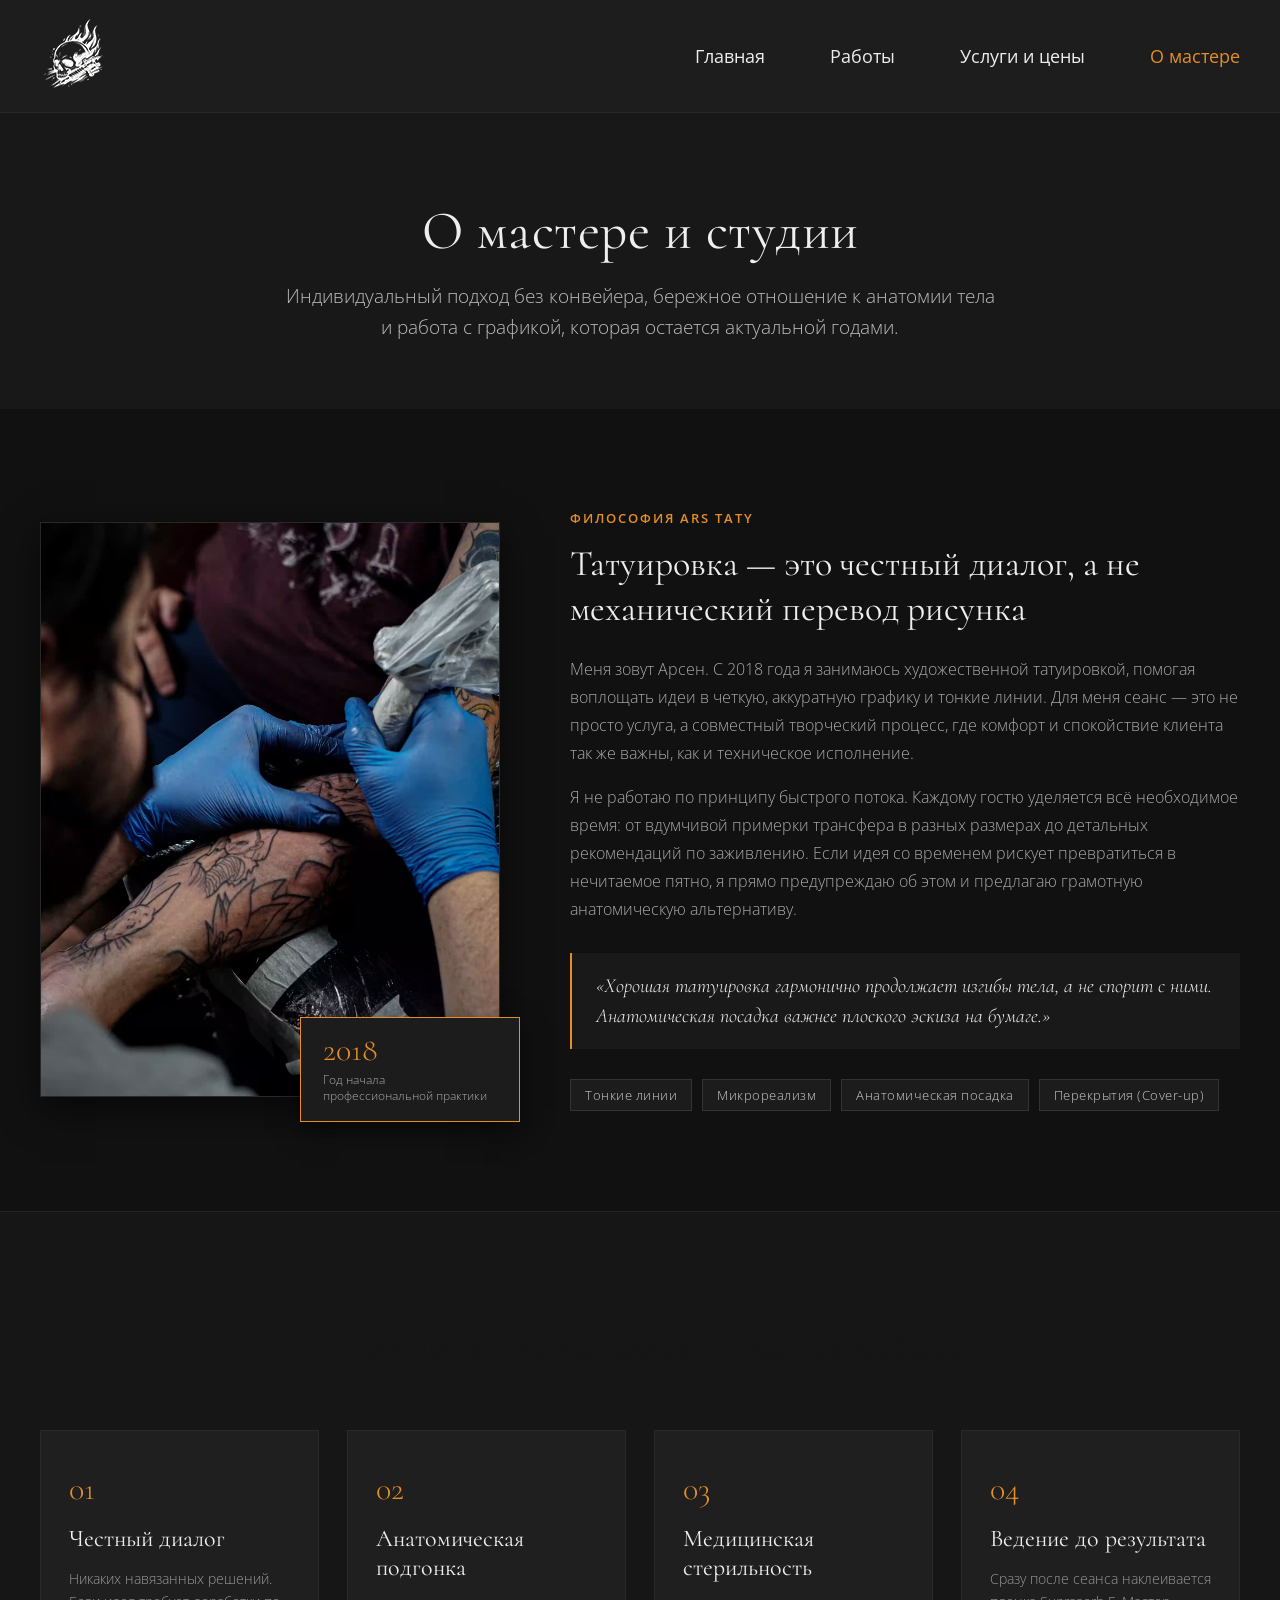
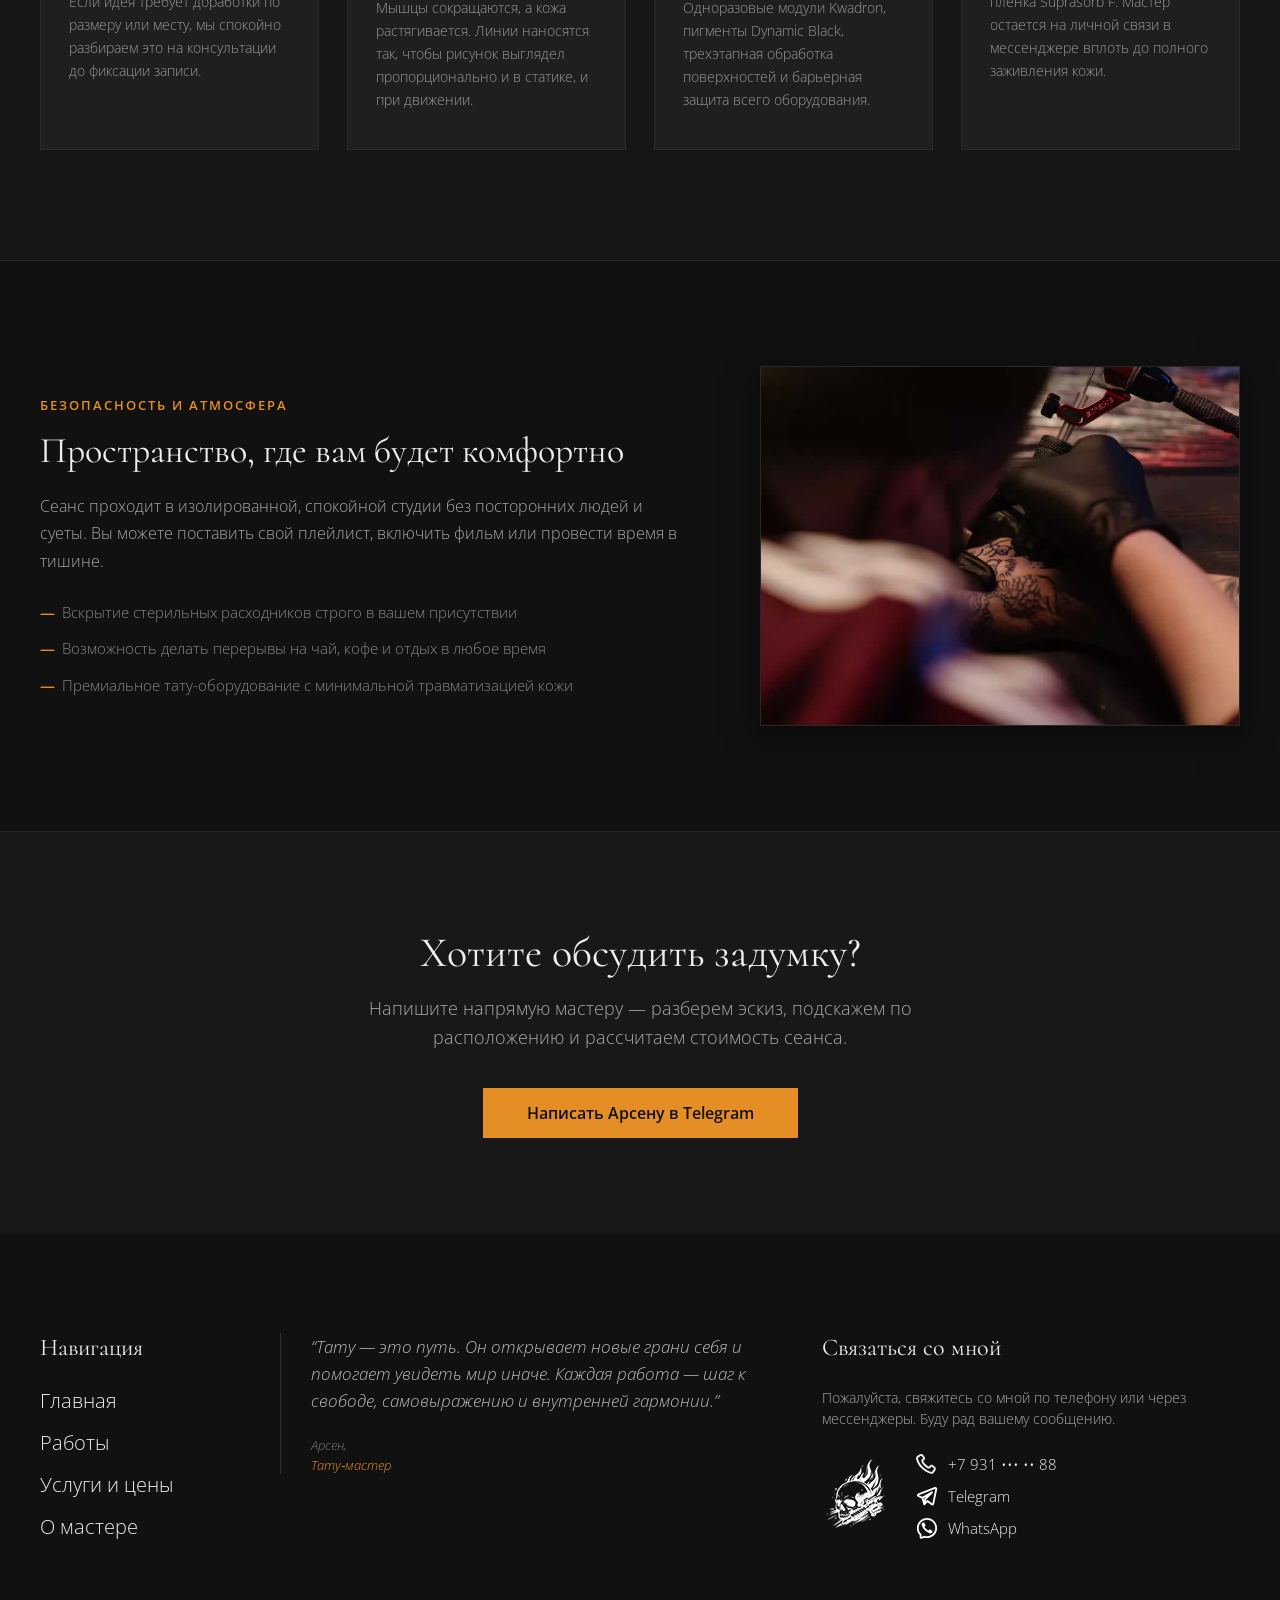
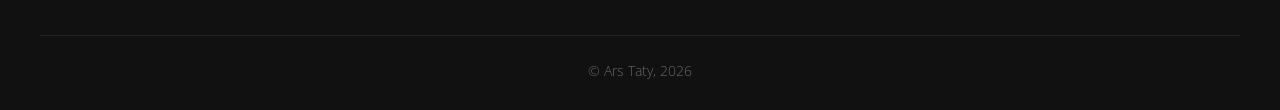
==== about/index.html @ 9cd9a905 "Add files via upload" ====
<!DOCTYPE html>
<html lang="ru">

<head>
  <meta charset="UTF-8">
  <meta name="viewport" content="width=device-width, initial-scale=1.0">
  <link rel="icon" type="image/svg+xml" href="../images/favicon.svg">
  <title>О мастере — Тату-мастер Арсен</title>

  <!-- Базовые и персональные стили -->
  <link rel="stylesheet" href="../css/reset.css">
  <link rel="stylesheet" href="../css/style.css">
  <link rel="stylesheet" href="../css/about.css">

  <link rel="preconnect" href="https://fonts.googleapis.com">
  <link rel="preconnect" href="https://fonts.gstatic.com" crossorigin>
  <link
    href="https://fonts.googleapis.com/css2?family=Cormorant:ital,wght@0,300..700;1,300..700&family=Open+Sans:ital,wght@0,300..800;1,300..800&display=swap"
    rel="stylesheet">
</head>

<body>

  <div class="wrapper">
    <!-- Шапка сайта -->
    <header class="header">
      <div class="menu--close"></div>
      <div class="container">
        <div class="header__inner">
          <a href="../" class="logo">
            <img src="../images/logo.png" alt="Тату-студия Ars Taty">
          </a>
          <nav class="menu">
            <button class="menu__btn" type="button" aria-label="Открыть меню">
              <span></span>
              <span></span>
              <span></span>
              <span></span>
            </button>
            <ul class="menu__list">
              <li class="menu__close">
                <button class="menu__close-btn" type="button" aria-label="Закрыть меню">
                  <img src="../images/close.svg" alt="">
                </button>
              </li>
              <li class="menu__item">
                <a href="../" class="menu__link">Главная</a>
              </li>
              <li class="menu__item">
                <a href="../works/" class="menu__link">Работы</a>
              </li>
              <li class="menu__item">
                <a href="../prices/" class="menu__link">Услуги и цены</a>
              </li>
              <li class="menu__item">
                <a class="menu__link menu__link--current">О мастере</a>
              </li>
              <li class="mobile-nav">
                <ul class="mobile-menu">
                  <li class="mobile-menu__item">
                    <a href="#" class="mobile__menu-link phone-secure" data-p1="Kzc5MzE=" data-p2="ODg4MTY4OA=="
                      data-view="KzcgOTMxIDg4OCAxNiA4OA==">+7 931 ••• •• 88</a>
                  </li>
                  <li class="mobile-menu__item">
                    <a href="https://t.me/ars_taty" target="_blank" rel="noopener"
                      class="mobile__menu-link">Telegram</a>
                  </li>
                </ul>
              </li>
            </ul>
          </nav>
        </div>
      </div>
    </header>

    <main class="main">
      <!-- 1. Заголовок раздела (Hero) -->
      <section class="about-hero">
        <div class="container">
          <h1 class="about-hero__title">О мастере и студии</h1>
          <p class="about-hero__text">
            Индивидуальный подход без конвейера, бережное отношение к анатомии тела и работа с графикой, которая остается актуальной годами.
          </p>
        </div>
      </section>

      <!-- 2. Секция биографии и подхода (2 колонки: фото + текст) -->
      <section class="about-story">
        <div class="container">
          <div class="about-story__inner">
            <div class="about-story__visual">
              <div class="about-story__img-wrap">
                <!-- Сюда вставляется фото мастера за работой с Pexels -->
                <img src="../images/about-master.avif" alt="Тату-мастер Арсен в процессе работы" class="about-story__img">
              </div>
              <div class="about-story__badge">
                <span class="about-story__badge-num">2018</span>
                <span class="about-story__badge-desc">Год начала профессиональной практики</span>
              </div>
            </div>

            <div class="about-story__content">
              <span class="about-story__subtitle">Философия Ars Taty</span>
              <h2 class="about-story__title">Татуировка — это честный диалог, а не механический перевод рисунка</h2>
              
              <div class="about-story__text">
                <p>
                  Меня зовут Арсен. С 2018 года я занимаюсь художественной татуировкой, помогая воплощать идеи в четкую, аккуратную графику и тонкие линии. Для меня сеанс — это не просто услуга, а совместный творческий процесс, где комфорт и спокойствие клиента так же важны, как и техническое исполнение.
                </p>
                <p>
                  Я не работаю по принципу быстрого потока. Каждому гостю уделяется всё необходимое время: от вдумчивой примерки трансфера в разных размерах до детальных рекомендаций по заживлению. Если идея со временем рискует превратиться в нечитаемое пятно, я прямо предупреждаю об этом и предлагаю грамотную анатомическую альтернативу.
                </p>
              </div>

              <blockquote class="about-story__quote">
                «Хорошая татуировка гармонично продолжает изгибы тела, а не спорит с ними. Анатомическая посадка важнее плоского эскиза на бумаге.»
              </blockquote>

              <div class="about-story__meta-tags">
                <span class="about-tag">Тонкие линии</span>
                <span class="about-tag">Микрореализм</span>
                <span class="about-tag">Анатомическая посадка</span>
                <span class="about-tag">Перекрытия (Cover-up)</span>
              </div>
            </div>
          </div>
        </div>
      </section>

      <!-- 3. Ключевые принципы работы (сетка 4 карточки) -->
      <section class="about-principles">
        <div class="container">
          <h2 class="title">Принципы, на которых строится работа</h2>
          <div class="about-principles__grid">
            <div class="about-principle-card">
              <span class="about-principle-card__num">01</span>
              <h3 class="about-principle-card__title">Честный диалог</h3>
              <p class="about-principle-card__text">
                Никаких навязанных решений. Если идея требует доработки по размеру или месту, мы спокойно разбираем это на консультации до фиксации записи.
              </p>
            </div>

            <div class="about-principle-card">
              <span class="about-principle-card__num">02</span>
              <h3 class="about-principle-card__title">Анатомическая подгонка</h3>
              <p class="about-principle-card__text">
                Мышцы сокращаются, а кожа растягивается. Линии наносятся так, чтобы рисунок выглядел пропорционально и в статике, и при движении.
              </p>
            </div>

            <div class="about-principle-card">
              <span class="about-principle-card__num">03</span>
              <h3 class="about-principle-card__title">Медицинская стерильность</h3>
              <p class="about-principle-card__text">
                Одноразовые модули Kwadron, пигменты Dynamic Black, трехэтапная обработка поверхностей и барьерная защита всего оборудования.
              </p>
            </div>

            <div class="about-principle-card">
              <span class="about-principle-card__num">04</span>
              <h3 class="about-principle-card__title">Ведение до результата</h3>
              <p class="about-principle-card__text">
                Сразу после сеанса наклеивается пленка Suprasorb F. Мастер остается на личной связи в мессенджере вплоть до полного заживления кожи.
              </p>
            </div>
          </div>
        </div>
      </section>

      <!-- 4. Пространство студии и процесс (2 колонки) -->
      <section class="about-studio">
        <div class="container">
          <div class="about-studio__inner">
            <div class="about-studio__content">
              <span class="about-studio__subtitle">Безопасность и атмосфера</span>
              <h2 class="about-studio__title">Пространство, где вам будет комфортно</h2>
              <p class="about-studio__text">
                Сеанс проходит в изолированной, спокойной студии без посторонних людей и суеты. Вы можете поставить свой плейлист, включить фильм или провести время в тишине.
              </p>
              <ul class="about-studio__list">
                <li>Вскрытие стерильных расходников строго в вашем присутствии</li>
                <li>Возможность делать перерывы на чай, кофе и отдых в любое время</li>
                <li>Премиальное тату-оборудование с минимальной травматизацией кожи</li>
              </ul>
            </div>
            <div class="about-studio__visual">
              <!-- Сюда вставляется фото оборудования/студии с Pexels -->
              <img src="../images/about-studio.avif" alt="Оборудование и рабочее место тату-мастера" class="about-studio__img">
            </div>
          </div>
        </div>
      </section>

      <!-- 5. CTA Блок -->
      <section class="about-cta">
        <div class="container">
          <h2 class="about-cta__title">Хотите обсудить задумку?</h2>
          <p class="about-cta__text">
            Напишите напрямую мастеру — разберем эскиз, подскажем по расположению и рассчитаем стоимость сеанса.
          </p>
          <a href="https://t.me/ars_taty" target="_blank" rel="noopener" class="about-cta__btn">Написать Арсену в Telegram</a>
        </div>
      </section>
    </main>

    <!-- Подвал сайта -->
    <footer class="footer">
      <div class="container">
        <div class="footer__inner">
          <ul class="footer__products">
            <li class="footer__products-title">Навигация</li>
            <li class="footer__products-item">
              <a href="../" class="footer__products-link">Главная</a>
            </li>
            <li class="footer__products-item">
              <a href="../works/" class="footer__products-link">Работы</a>
            </li>
            <li class="footer__products-item">
              <a href="../prices/" class="footer__products-link">Услуги и цены</a>
            </li>
            <li class="footer__products-item">
              <a class="footer__products-link footer__link--current">О мастере</a>
            </li>
          </ul>

          <blockquote class="footer__blockquote">
            <p class="footer__blockquote-text">
              “Тату — это путь. Он открывает новые грани себя и помогает увидеть мир иначе.
              Каждая работа — шаг к свободе, самовыражению и внутренней гармонии.”
            </p>
            <cite class="footer__blockquote-author">
              Арсен,
              <span>Тату‑мастер</span>
            </cite>
          </blockquote>

          <div class="footer__contacts">
            <h5 class="footer__contacts-title">Связаться со мной</h5>
            <p class="footer__contacts-text">
              Пожалуйста, свяжитесь со мной по телефону или через мессенджеры. Буду рад вашему сообщению.
            </p>
            <ul class="footer__nav">
              <li class="footer__nav-logo">
                <a href="../" class="footer__logo">
                  <img src="../images/logo.png" alt="Ars Taty">
                </a>
              </li>
              <li class="footer__nav-contacts">
                <a href="#" class="footer__nav-phone phone-secure" data-p1="Kzc5MzE=" data-p2="ODg4MTY4OA=="
                  data-view="KzcgOTMxIDg4OCAxNiA4OA==">+7 931 ••• •• 88</a>
                <a href="https://t.me/ars_taty" target="_blank" rel="noopener" class="footer__nav-tg">Telegram</a>
                <a href="https://wa.me/79318881688" target="_blank" rel="noopener" class="footer__nav-wa">WhatsApp</a>
              </li>
            </ul>
          </div>
        </div>
        <div class="footer__bottom">
          <p class="footer__copy">© Ars Taty,
            <script>document.write(new Date().getFullYear());</script>
          </p>
        </div>
      </div>
    </footer>
  </div>

  <script src="../js/main.js"></script>
</body>

</html>
---- css/style.css ----
html {
  box-sizing: border-box;
  scroll-behavior: smooth;
}

*,
*::after,
*::before {
  box-sizing: inherit;
}

html,
body {
  min-height: 100%;
}

body.lock-scroll {
  overflow: hidden;
}

.wrapper {
  min-height: 100%;
  display: flex;
  flex-direction: column;
}

.main {
  flex-grow: 1;
}

a {
  text-decoration: none;
  color: inherit;
}

button {
  padding: 0;
  border: none;
  background-color: transparent;
}

ul {
  list-style: none;
}

.title {
  text-align: center;
  margin-bottom: 60px;
  font-family: "Cormorant", serif;
  font-size: 40px;
  font-weight: 400;
}

.container {
  max-width: 1240px;
  margin: 0 auto;
  padding-left: 20px;
  padding-right: 20px;
}

body {
  color: #151618;
  font-family: "Open Sans", sans-serif;
  font-size: 20px;
  font-weight: 300;
  line-height: normal;
  position: relative;
  overflow-x: hidden;
}

.header {
  position: sticky;
  top: 0;
  z-index: 99;
  color: #eee;
  background: rgba(17, 17, 17, 0.95);
  backdrop-filter: blur(8px);
  border-bottom: 1px solid rgba(255, 255, 255, 0.05);
  transition: transform 0.35s ease;
  will-change: transform;
}

.header__inner {
  display: flex;
  justify-content: space-between;
  align-items: center;
  padding: 18px 0;
  min-height: 80px;
}

.menu__btn {
  display: none;
  width: 40px;
  height: 40px;
  padding: 10px 0;
  flex-direction: column;
  justify-content: space-between;
  position: relative;
  z-index: 2;
}

.menu__link {
  transition: color 0.25s ease;
}

.menu__link[href]:hover {
  color: #E58E26;
  cursor: pointer;
}

.menu__link.menu__link--current {
  color: #E58E26;
  cursor: default;
}


.menu--close {
  display: none;
  position: absolute;
  left: 0;
  right: 0;
  top: 0;
  bottom: 0;
  background-color: rgba(0, 0, 0, .83);
  z-index: 1;
  transition: background-color .3s ease;
}

.menu--close.menu--open {
  display: block;
}

.mobile-nav,
.menu__close {
  display: none;
}

.menu__btn span {
  background-color: #eee;
  height: 2px;
  width: 100%;
}

.menu__list {
  display: flex;
  align-items: center;
  gap: 0 65px;
  font-size: 18px;
  font-weight: 400;
  margin-left: 85px;
  position: relative;
  z-index: 3;
}

.menu__list li,
.menu__list a {
  white-space: nowrap;
}

.top {
  position: relative;
  color: #fff;
}

.top::before {
  content: '';
  position: absolute;
  inset: 0;
  background-image: url(../images/top-bg2.avif);
  background-repeat: no-repeat;
  background-position: center;
  background-size: cover;
  filter: brightness(0.6);
  z-index: -1;
}

.top__inner {
  min-height: 500px;
  color: #fff;
  font-family: "Cormorant", serif;
  font-weight: 400;
  display: flex;
  flex-direction: column;
  justify-content: flex-end;
  text-shadow: 0 2px 4px rgb(0, 0, 0);
}

.top__title {
  font-size: 60px;
  margin-bottom: 20px;
  max-width: 780px;
  line-height: 1;
  font-weight: 400;
}

.top__text {
  font-size: 31px;
  margin-bottom: 48px;
  max-width: 560px;
}

.blockquote,
.assortment {
  background: #292929;
}

.blockquote__text {
  text-align: center;
  font-family: 'Cormorant', serif;
  font-size: 40px;
  font-style: italic;
  max-width: 704px;
  padding: 150px 0;
  margin: 0 auto;
  color: #fff;
}


.assortment {
  padding-bottom: 150px;
  color: #fff;
}

.assortment__btn {
  display: block;
  width: max-content;
  margin: 50px auto 0;
  padding: 13px 38px;
  border: 1px solid #E58E26;
  color: #E58E26;
  font-family: "Open Sans", sans-serif;
  font-size: 16px;
  font-weight: 600;
  letter-spacing: 0.5px;
  text-decoration: none;
  transition: background-color 0.3s ease, color 0.3s ease;
}

.assortment__btn:hover {
  background-color: #E58E26;
  color: #111111;
}

.assortment__list {
  display: grid;
  grid-template-columns: repeat(4, 1fr);
  gap: 28px;
}

.assortment__item {
  overflow: hidden;
  aspect-ratio: 3 / 4;
  background-color: #202020;
  box-shadow: 0 8px 24px rgba(0, 0, 0, 0.45);
}

.assortment__link {
  display: block;
  width: 100%;
  height: 100%;
}

.assortment__img {
  width: 100%;
  height: 100%;
  object-fit: cover;
  display: block;
  transition: transform 0.4s ease;
}

.assortment__item:hover .assortment__img {
  transform: scale(1.06);
}

.reviews {
  background: #111;
  padding: 60px 0;
  color: #fff;
}

.reviews__list {
  display: flex;
  gap: 0 26px;
  justify-content: center;
}

.reviews__item {
  flex-basis: 280px;
}

.reviews__text {
  font-size: 16px;
  font-style: italic;
  margin-bottom: 10px;
}

.reviews__name {
  font-weight: 600;
}

.main-blog {
  padding: 150px 0;
  background: #292929;
  color: #fff;
}

.main-blog__list {
  display: flex;
  justify-content: space-around;
  flex-wrap: wrap;
  gap: 40px 0;
}

.main-blog__item-img {
  max-width: 270px;
}

.main-blog__item {
  flex-basis: 551px;
  display: flex;
  gap: 0 20px;
}

.main-blog__item-content {
  display: flex;
  flex-direction: column;
}

.main-blog__item-title {
  font-family: "Cormorant", serif;
  font-size: 22px;
  font-weight: 400;
  margin-bottom: 10px;
  min-height: 86px;
}

.main-blog__item-author {
  font-size: 13px;
}

.main-blog__item-link {
  margin-top: auto;
  font-size: 13px;
  position: relative;
}

.main-blog__item-link::after {
  content: '';
  background-image: url(../images/arrow-wh.svg);
  position: absolute;
  width: 5px;
  height: 10px;
  margin-left: 8px;
  bottom: 3px;
}


.mailing-list {
  padding: 120px 0;
  background: #202020;
  color: #eee;
  border-top: 1px solid #282828;
}

.mailing-list__inner {
  display: flex;
  justify-content: space-between;
  align-items: center;
  gap: 60px;
}

.mailing-list__content {
  flex: 1 1 620px;
  max-width: 660px;
}

.mailing-list__subtitle {
  display: block;
  font-size: 13px;
  text-transform: uppercase;
  letter-spacing: 2px;
  color: #e58e26;
  margin-bottom: 14px;
  font-weight: 600;
}

.mailing-list__title {
  text-align: left;
  margin-bottom: 20px;
  font-size: 42px;
  line-height: 1.15;
}


.mailing-list__text {
  font-size: 17px;
  line-height: 1.65;
  color: #aaa;
  margin-bottom: 28px;
  font-weight: 300;
}

.mailing-list__features {
  display: flex;
  flex-direction: column;
  gap: 12px;
}

.mailing-list__features li {
  font-size: 15px;
  color: #888;
  position: relative;
  padding-left: 22px;
  text-align: left;
}

.mailing-list__features li::before {
  content: '—';
  position: absolute;
  left: 0;
  color: #e58e26;
  font-weight: 600;
}

.mailing-list__actions {
  flex: 0 0 380px;
  display: flex;
  flex-direction: column;
  gap: 16px;
}

.mailing-list__btn {
  display: flex;
  align-items: center;
  justify-content: center;
  gap: 12px;
  width: 100%;
  padding: 18px 28px;
  font-family: "Open Sans", sans-serif;
  font-size: 15px;
  font-weight: 600;
  letter-spacing: 0.5px;
  border-radius: 4px;
  transition: all 0.3s ease;
  text-decoration: none;
}

.mailing-list__btn--tg {
  background-color: #E58E26;
  color: #111;
  border: 1px solid #E58E26;
}

.mailing-list__btn--tg:hover {
  background-color: #f39c12;
  border-color: #f39c12;
  transform: translateY(-2px);
  box-shadow: 0 8px 24px rgba(229, 142, 38, 0.28);
}

.mailing-list__btn--phone {
  background-color: #181818;
  border: 1px solid #333;
  color: #eee;
}

.mailing-list__btn--phone:hover {
  border-color: #E58E26;
  color: #e58e26;
  transform: translateY(-2px);
}

.mailing-list__note {
  font-size: 13px;
  color: #666;
  text-align: center;
  margin-top: 2px;
}


.prioritise {
  padding: 120px 0;
  background: #181818;
  color: #eee;
  border-top: 1px solid #262626;
  border-bottom: 1px solid #262626;
}

.prioritise__list {
  display: grid;
  grid-template-columns: repeat(4, 1fr);
  gap: 28px;
}

.prioritise__item {
  background-color: #202020;
  padding: 35px 25px;
  border-bottom: 2px solid transparent;
  transition: border-color 0.3s ease, transform 0.3s ease;
}

.prioritise__item:hover {
  border-bottom-color: #E58E26;
  transform: translateY(-4px);
}

.prioritise__number {
  display: block;
  font-family: "Cormorant", serif;
  font-size: 32px;
  color: #e58e26;
  margin-bottom: 15px;
}

.prioritise__item-title {
  font-family: "Cormorant", serif;
  font-size: 24px;
  font-weight: 400;
  color: #fff;
  margin-bottom: 12px;
}

.prioritise__item-text {
  font-size: 14px;
  line-height: 1.6;
  color: #aaa;
}

.footer {
  padding: 100px 0 30px;
  background: #111;
  color: #eee;
}

.footer__inner {
  margin-bottom: 80px;
  display: grid;
  grid-template-columns: 200px 1.2fr 1fr;
  gap: 40px;
  align-items: start;
}

.footer__products-title,
.footer__contacts-title {
  font-family: "Cormorant", serif;
  font-size: 24px;
  font-weight: 400;
  margin-bottom: 25px;
}

.footer__products-item {
  margin-bottom: 15px;
}

.footer__products-link[href]:hover {
  color: #E58E26;
  cursor: pointer;
}

.footer__link--current {
  color: #eee;
  cursor: default;
}

.footer__blockquote {
  border-left: 1px solid #333;
  padding-left: 30px;
}

.footer__blockquote-text {
  font-style: italic;
  font-size: 17px;
  line-height: 1.6;
  margin-bottom: 15px;
  color: #bbb;
}

.footer__blockquote-author {
  font-size: 13px;
  color: #777;
}

.footer__blockquote-author span {
  display: block;
  color: #e58e26;
}

.footer__contacts-text {
  font-size: 14px;
  line-height: 1.5;
  color: #aaa;
  margin-bottom: 25px;
}

.footer__nav {
  display: flex;
  flex-wrap: wrap;
  align-items: center;
  gap: 16px 24px;
}

.footer__nav-logo {
  margin: 0;
  flex-shrink: 0;
}

.footer__nav-contacts {
  margin: 0;
  flex-shrink: 0;
}

.footer__nav-phone,
.footer__nav-tg,
.footer__nav-wa {
  position: relative;
  padding-left: 32px;
  font-size: 15px;
  display: block;
  white-space: nowrap;
  margin-bottom: 12px;
  transition: color 0.25s ease;
}

.footer__nav-wa {
  margin-bottom: 0;
}

.footer__nav-phone:hover,
.footer__nav-tg:hover,
.footer__nav-wa:hover {
  color: #E58E26;
}

.footer__nav-phone::before,
.footer__nav-tg::before,
.footer__nav-wa::before {
  content: '';
  position: absolute;
  left: 0;
  top: 50%;
  transform: translateY(-50%);
  background-repeat: no-repeat;
  background-position: center;
  background-size: contain;
}

.footer__nav-phone::before {
  width: 20px;
  height: 20px;
  background-image: url(../images/phone.svg);
}

.footer__nav-tg::before {
  width: 22px;
  height: 22px;
  background-image: url(../images/telegram.svg);
}

.footer__nav-wa::before {
  width: 22px;
  height: 22px;
  background-image: url(../images/wts.svg);
}

/* .footer__social {
  width: 100%;
  margin: 8px 0 0 0;
}

.footer__social-list {
  display: flex;
  gap: 15px;
  margin: 0;
}

.footer__social-link {
  display: grid;
} */

.footer__bottom {
  border-top: 1px solid #222;
  padding-top: 25px;
  text-align: center;
}

.footer__copy {
  font-size: 14px;
  color: #666;
}





















@media (max-width: 1200px) {
  .main-blog__item {
    flex-basis: 428px;
  }

  .main-blog__item-img {
    max-width: 230px;
  }
}

@media (max-width: 1000px) {

  .menu__list {
    margin-left: 60px;
  }

  .logo {
    margin-bottom: 0;
  }

  .header__inner {
    min-height: auto;
  }

  .blockquote {
    position: relative;
  }

  .blockquote::after {
    content: '';
    position: absolute;
    bottom: 0;
    left: 20px;
    right: 20px;
    height: 1px;
    background-color: #4c4c4c;
  }

  .blockquote__text {
    padding-top: 120px;
    padding-bottom: 120px;
  }

  .assortment {
    padding: 120px 0;


  }

  .main-blog {
    padding: 120px 0;
  }

  .main-blog__item-img {
    max-width: 230px;
  }

  .mailing-list {
    padding: 80px 0;
  }

  .mailing-list__inner {
    flex-direction: column;
    text-align: center;
    gap: 40px;
  }


  .mailing-list__title {
    text-align: center;
  }

  .mailing-list__content {
    max-width: 100%;
    flex: 0 0 auto;
  }

  .mailing-list__features {
    align-items: center;
  }

  .mailing-list__actions {
    flex: 0 0 auto;
    width: 100%;
    max-width: 380px;
  }
}

@media (max-width: 916px) {
  .assortment__list {
    justify-content: center;
  }

  .main-blog__list {
    gap: 40px 20px;
  }

  .main-blog__item:nth-child(even) {
    margin-left: 98px;
  }

  .main-blog__item {
    flex-basis: 542px;
  }
}

@media (max-width: 860px) {
  .header--hidden {
    transform: translateY(-100%);
  }

  .logo {
    display: flex;
    align-items: center;
    justify-content: center;
    height: 100%;
    margin-left: auto;
    margin-right: auto;
  }

  .logo img {
    display: block;
    width: 50px;
    height: auto;
  }

  .header__inner {
    height: 60px;
    min-height: 60px;
    padding: 0;
  }

  .header__inner::after {
    content: '';
    width: 40px;
  }

  .menu__list {
    position: fixed;
    inset: 0;
    width: 100%;
    max-width: 100%;
    height: 100vh;
    margin: 0;
    background-color: #141414;
    display: flex;
    flex-direction: column;
    justify-content: center;
    align-items: center;
    padding: 60px 20px;
    transform: translateY(-100%);
    transition: transform 0.45s cubic-bezier(0.16, 1, 0.3, 1);
    z-index: 100;
  }

  .menu__list.menu__list--open {
    transform: translateY(0%);
  }

  .menu__close-btn {
    position: absolute;
    top: 10px;
    left: 20px;
    width: 40px;
    height: 40px;
    display: flex;
    align-items: center;
    justify-content: center;
    cursor: pointer;
  }

  .menu__close-btn img {
    display: block;
    width: 20px;
    height: 20px;
  }

  .menu__item {
    margin-bottom: 24px;
    font-size: 28px;
    font-family: "Cormorant", serif;
  }

  .menu__link {
    color: #e0e0e0;
    transition: color 0.2s ease;
  }

  .menu__link.menu__link--current {
    cursor: pointer;
  }

  .mobile-menu {
    margin: 30px 0 0;
    padding-top: 30px;
    border-top: 1px solid #282828;
    display: flex;
    flex-direction: column;
    align-items: center;
    gap: 16px;
  }

  .menu__btn {
    display: flex;
  }

  .mobile-nav,
  .menu__close {
    display: block;
  }

  .menu {
    order: -1;
    margin-right: 0;
  }

  .mobile-menu__item {
    margin-bottom: 0;
  }

  .mobile__menu-link {
    font-size: 16px;
    color: #888;
    transition: color 0.2s ease;
  }

  .mobile__menu-link:hover {
    color: #e58e26;
  }

  .prioritise__list {
    grid-template-columns: repeat(2, 1fr);
    gap: 16px;
  }

  .footer__inner {
    grid-template-columns: 1fr 1fr;
    gap: 40px 30px;
    margin-bottom: 50px;
  }

  .footer__products {
    order: 1;
  }

  .footer__contacts {
    order: 2;
  }

  .footer__blockquote {
    order: 3;
    grid-column: 1 / -1;
    margin-top: 10px;
    padding-left: 20px;
    border-left: 1px solid #333;
  }
}

@media (max-width: 768px) {
  .blockquote__text {
    max-width: 640px;
  }

  .assortment__list {
    grid-template-columns: repeat(2, 1fr);
    gap: 16px;
  }

  .reviews__list {
    flex-wrap: wrap;
    gap: 30px 76px;
  }

  .main-blog__item:nth-child(even) {
    margin-left: 98px;
  }

  .prioritise {
    padding: 70px 0;
  }
}

@media (max-width: 680px) {
  .container {
    padding-left: 10px;
    padding-right: 10px;
  }

  .menu__close-btn {
    left: 10px;
    top: 10px;
  }

  .top__title {
    font-size: 40px;
  }

  .blockquote__text {
    font-size: 36px;
    max-width: 376px;
  }

  .main-blog__item:nth-child(even) {
    margin-left: 0;
  }
}

@media (max-width: 540px) {
  .footer {
    padding: 60px 0 25px;
  }

  .footer__inner {
    grid-template-columns: 1fr;
    text-align: center;
    gap: 45px;
    margin-bottom: 40px;
  }

  .footer__blockquote {
    border-left: none;
    border-top: 1px solid #262626;
    padding: 25px 10px;
    margin-top: 0;
  }

  .footer__nav {
    flex-direction: column;
    gap: 15px;
  }

  .footer__nav-logo,
  .footer__nav-contacts,
  .footer__social {
    margin: 0;
  }

  .footer__nav-contacts {
    display: flex;
    flex-direction: column;
    align-items: center;
  }

  .footer__social-list {
    justify-content: center;
  }
}

@media (max-width: 480px) {
  .logo img {
    width: 40px;
  }

  .title {
    margin-bottom: 50px;
  }

  .top__title {
    font-size: 31px;
    margin-bottom: 10px;
  }

  .top__text {
    font-size: 20px;
    margin-bottom: 30px;
  }

  .blockquote__text {
    font-size: 28px;
    padding: 50px 10px;
  }

  .assortment {
    padding: 50px 0;
  }

  .assortment__title {
    font-size: 36px;
  }

  .assortment__list {
    gap: 10px;
  }

  .reviews__list {
    gap: 30px 20px;
  }

  .reviews {
    padding: 50px 0;
  }

  .reviews__item {
    flex-basis: 220px;
  }

  .main-blog {
    padding: 50px 0;
  }

  .main-blog__list {
    justify-content: center;
  }

  .main-blog__item {
    display: block;
    max-width: 270px;
    margin: 0 auto;
  }

  .main-blog__item:nth-child(even) {
    margin-left: auto;
    margin-right: auto;
  }

  .main-blog__item-img {
    max-width: 100%;
  }

  .mailing-list {
    padding: 60px 0;
  }

  .mailing-list__text {
    font-size: 14px;
  }

  .mailing-list__btn {
    padding: 15px 20px;
    font-size: 14px;
  }

  .prioritise {
    padding: 50px 0;
  }

  .prioritise__list {
    grid-template-columns: 1fr;
  }
}

@media (max-width: 360px) {
  .title {
    margin-bottom: 30px;
  }

  .top__title {
    font-size: 31px;
    margin-bottom: 10px;
  }

  .top__inner {
    min-height: 367px;
  }

  .blockquote__text {
    font-size: 24px;
    max-width: 340px;
  }

  .assortment {
    padding: 50px 0;
  }

  .assortment__title {
    font-size: 36px;
  }

  .reviews__item {
    flex-basis: 100%;
  }

  .main-blog {
    padding: 50px 0;
  }

  .main-blog__item {
    display: block;
    max-width: 270px;
  }

  .main-blog__item-img {
    max-width: 100%;
  }

  .main-blog__list {
    justify-content: center;
  }

  .main-blog__item-title {
    min-height: auto;
  }
}
---- css/about.css ----
/* ==========================================================================
   СТИЛИ СТРАНИЦЫ "О МАСТЕРЕ" (about/index.html)
   ========================================================================== */

/* 1. Hero страницы */
.about-hero {
  padding: 85px 0 65px;
  background-color: #181818;
  text-align: center;
}

.about-hero__title {
  font-family: "Cormorant", serif;
  font-size: 54px;
  font-weight: 400;
  color: #eee;
  margin-bottom: 18px;
  letter-spacing: 0.5px;
}

.about-hero__text {
  max-width: 720px;
  margin: 0 auto;
  font-size: 19px;
  line-height: 1.65;
  color: #bbbbbb;
}

/* 2. Секция биографии и подхода (2 колонки) */
.about-story {
  padding: 100px 0;
  background-color: #111111;
}

.about-story__inner {
  display: grid;
  grid-template-columns: 460px 1fr;
  gap: 70px;
  align-items: center;
}

.about-story__visual {
  position: relative;
}

.about-story__img-wrap {
  aspect-ratio: 4 / 5;
  background-color: #202020;
  box-shadow: 0 12px 36px rgba(0, 0, 0, 0.6);
  border: 1px solid #282828;
  overflow: hidden;
}

.about-story__img {
  width: 100%;
  height: 100%;
  object-fit: cover;
  display: block;
}

.about-story__badge {
  position: absolute;
  bottom: -25px;
  right: -20px;
  background-color: #1c1c1c;
  border: 1px solid #E58E26;
  padding: 16px 22px;
  max-width: 220px;
  box-shadow: 0 8px 24px rgba(0, 0, 0, 0.5);
}

.about-story__badge-num {
  display: block;
  font-family: "Cormorant", serif;
  font-size: 32px;
  color: #E58E26;
  line-height: 1;
  margin-bottom: 6px;
}

.about-story__badge-desc {
  font-size: 12px;
  color: #aaa;
  line-height: 1.4;
  display: block;
}

.about-story__subtitle {
  display: block;
  font-size: 13px;
  text-transform: uppercase;
  letter-spacing: 2px;
  color: #E58E26;
  margin-bottom: 14px;
  font-weight: 600;
}

.about-story__title {
  font-family: "Cormorant", serif;
  font-size: 36px;
  font-weight: 400;
  color: #eee;
  line-height: 1.25;
  margin-bottom: 24px;
}

.about-story__text {
  font-size: 16px;
  line-height: 1.75;
  color: #aaa;
  margin-bottom: 30px;
}

.about-story__text p + p {
  margin-top: 16px;
}

.about-story__quote {
  margin: 30px 0;
  padding: 18px 24px;
  border-left: 2px solid #E58E26;
  background-color: #191919;
  font-family: "Cormorant", serif;
  font-size: 20px;
  font-style: italic;
  color: #eee;
  line-height: 1.5;
}

.about-story__meta-tags {
  display: flex;
  flex-wrap: wrap;
  gap: 10px;
}

.about-tag {
  font-size: 13px;
  padding: 6px 14px;
  background-color: #1c1c1c;
  border: 1px solid #333;
  color: #ccc;
  letter-spacing: 0.5px;
}

/* 3. Секция принципов */
.about-principles {
  padding: 110px 0;
  background-color: #161616;
  border-top: 1px solid #242424;
  border-bottom: 1px solid #242424;
}

.about-principles__grid {
  display: grid;
  grid-template-columns: repeat(4, 1fr);
  gap: 28px;
}

.about-principle-card {
  background-color: #1f1f1f;
  border: 1px solid #292929;
  padding: 38px 28px;
  display: flex;
  flex-direction: column;
  transition: transform 0.3s ease, border-color 0.3s ease;
}

.about-principle-card__num {
  font-family: "Cormorant", serif;
  font-size: 32px;
  color: #E58E26;
  margin-bottom: 16px;
}

.about-principle-card__title {
  font-family: "Cormorant", serif;
  font-size: 24px;
  font-weight: 400;
  color: #eee;
  margin-bottom: 14px;
}

.about-principle-card__text {
  font-size: 14px;
  line-height: 1.65;
  color: #999;
}

/* 4. Секция студии и атмосферы */
.about-studio {
  padding: 105px 0;
  background-color: #111111;
}

.about-studio__inner {
  display: grid;
  grid-template-columns: 1fr 480px;
  gap: 70px;
  align-items: center;
}

.about-studio__subtitle {
  display: block;
  font-size: 13px;
  text-transform: uppercase;
  letter-spacing: 2px;
  color: #E58E26;
  margin-bottom: 14px;
  font-weight: 600;
}

.about-studio__title {
  font-family: "Cormorant", serif;
  font-size: 36px;
  font-weight: 400;
  color: #eee;
  line-height: 1.25;
  margin-bottom: 20px;
}

.about-studio__text {
  font-size: 16px;
  line-height: 1.7;
  color: #aaa;
  margin-bottom: 26px;
}

.about-studio__list {
  display: flex;
  flex-direction: column;
  gap: 14px;
}

.about-studio__list li {
  font-size: 15px;
  color: #888;
  position: relative;
  padding-left: 22px;
  line-height: 1.5;
}

.about-studio__list li::before {
  content: '—';
  position: absolute;
  left: 0;
  color: #E58E26;
  font-weight: 600;
}

.about-studio__visual {
  aspect-ratio: 4 / 3;
  background-color: #202020;
  border: 1px solid #282828;
  overflow: hidden;
  box-shadow: 0 10px 30px rgba(0, 0, 0, 0.5);
}

.about-studio__img {
  width: 100%;
  height: 100%;
  object-fit: cover;
  display: block;
}

/* 5. CTA Блок */
.about-cta {
  padding: 95px 0;
  background-color: #181818;
  text-align: center;
  border-top: 1px solid #242424;
}

.about-cta__title {
  font-family: "Cormorant", serif;
  font-size: 42px;
  font-weight: 400;
  color: #eee;
  margin-bottom: 16px;
}

.about-cta__text {
  max-width: 620px;
  margin: 0 auto 36px;
  font-size: 18px;
  line-height: 1.6;
  color: #aaaaaa;
}

.about-cta__btn {
  display: inline-block;
  padding: 14px 44px;
  background-color: #E58E26;
  color: #111111;
  font-size: 16px;
  font-weight: 600;
  transition: all 0.3s ease;
}

.about-cta__btn:hover {
  background-color: #f39c12;
  transform: translateY(-2px);
}

/* Ховер карточек только для мыши */
@media (hover: hover) and (pointer: fine) {
  .about-principle-card:hover {
    transform: translateY(-6px);
    border-color: #E58E26;
  }
}

/* 6. Адаптивность под планшеты и смартфоны */
@media (max-width: 1024px) {
  .about-story__inner {
    grid-template-columns: 1fr;
    gap: 50px;
  }

  .about-story__img-wrap {
    max-width: 480px;
    margin: 0 auto;
  }

  .about-story__badge {
    right: 20px;
  }

  .about-principles__grid {
    grid-template-columns: repeat(2, 1fr);
  }

  .about-studio__inner {
    grid-template-columns: 1fr;
    gap: 40px;
  }

  .about-studio__visual {
    max-width: 580px;
  }
}

@media (max-width: 768px) {
  .about-hero {
    padding: 60px 0 40px;
  }

  .about-hero__title {
    font-size: 38px;
  }

  .about-hero__text {
    font-size: 16px;
  }

  .about-story,
  .about-principles,
  .about-studio {
    padding: 60px 0;
  }

  .about-story__title,
  .about-studio__title {
    font-size: 28px;
  }

  .about-story__badge {
    position: static;
    margin-top: 15px;
    max-width: 100%;
  }

  .about-cta__title {
    font-size: 32px;
  }
}

@media (max-width: 560px) {
  .about-principles__grid {
    grid-template-columns: 1fr;
  }

  .about-cta__btn {
    padding: 12px 28px;
    font-size: 15px;
  }
}
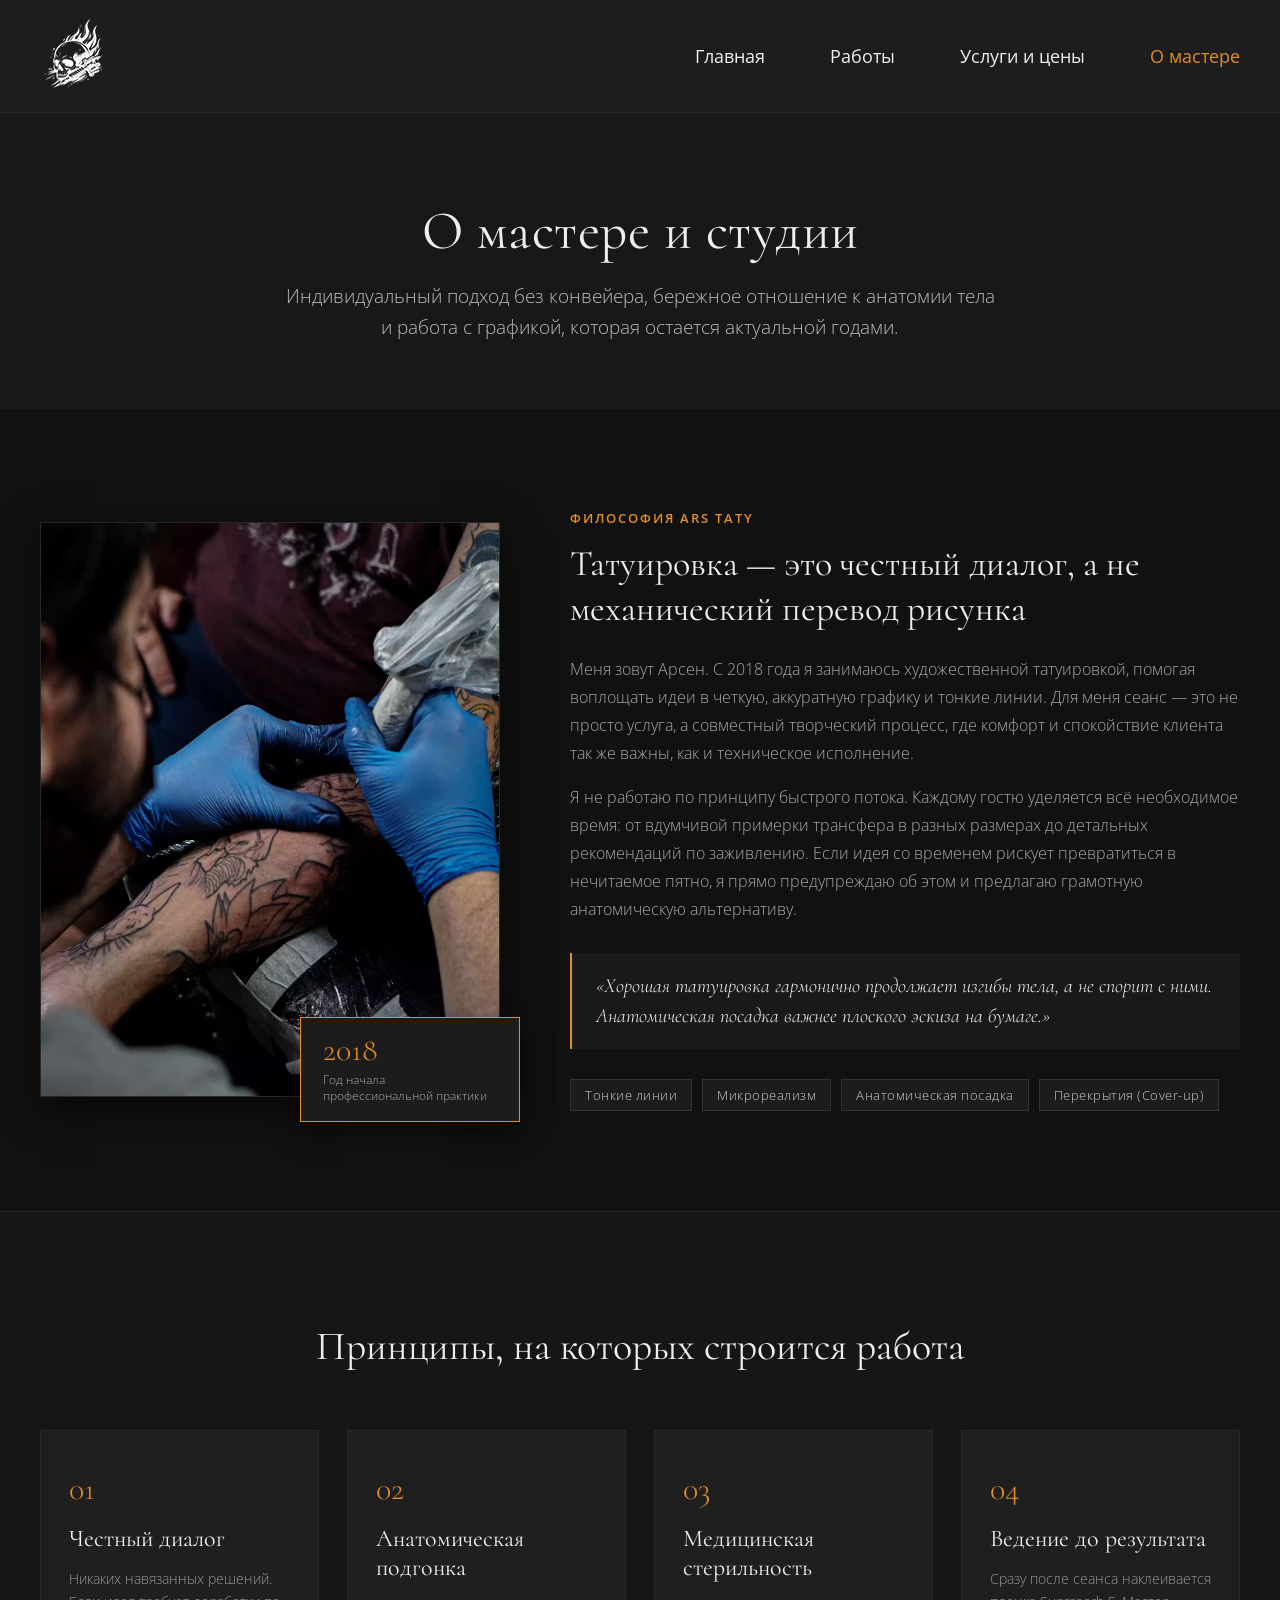
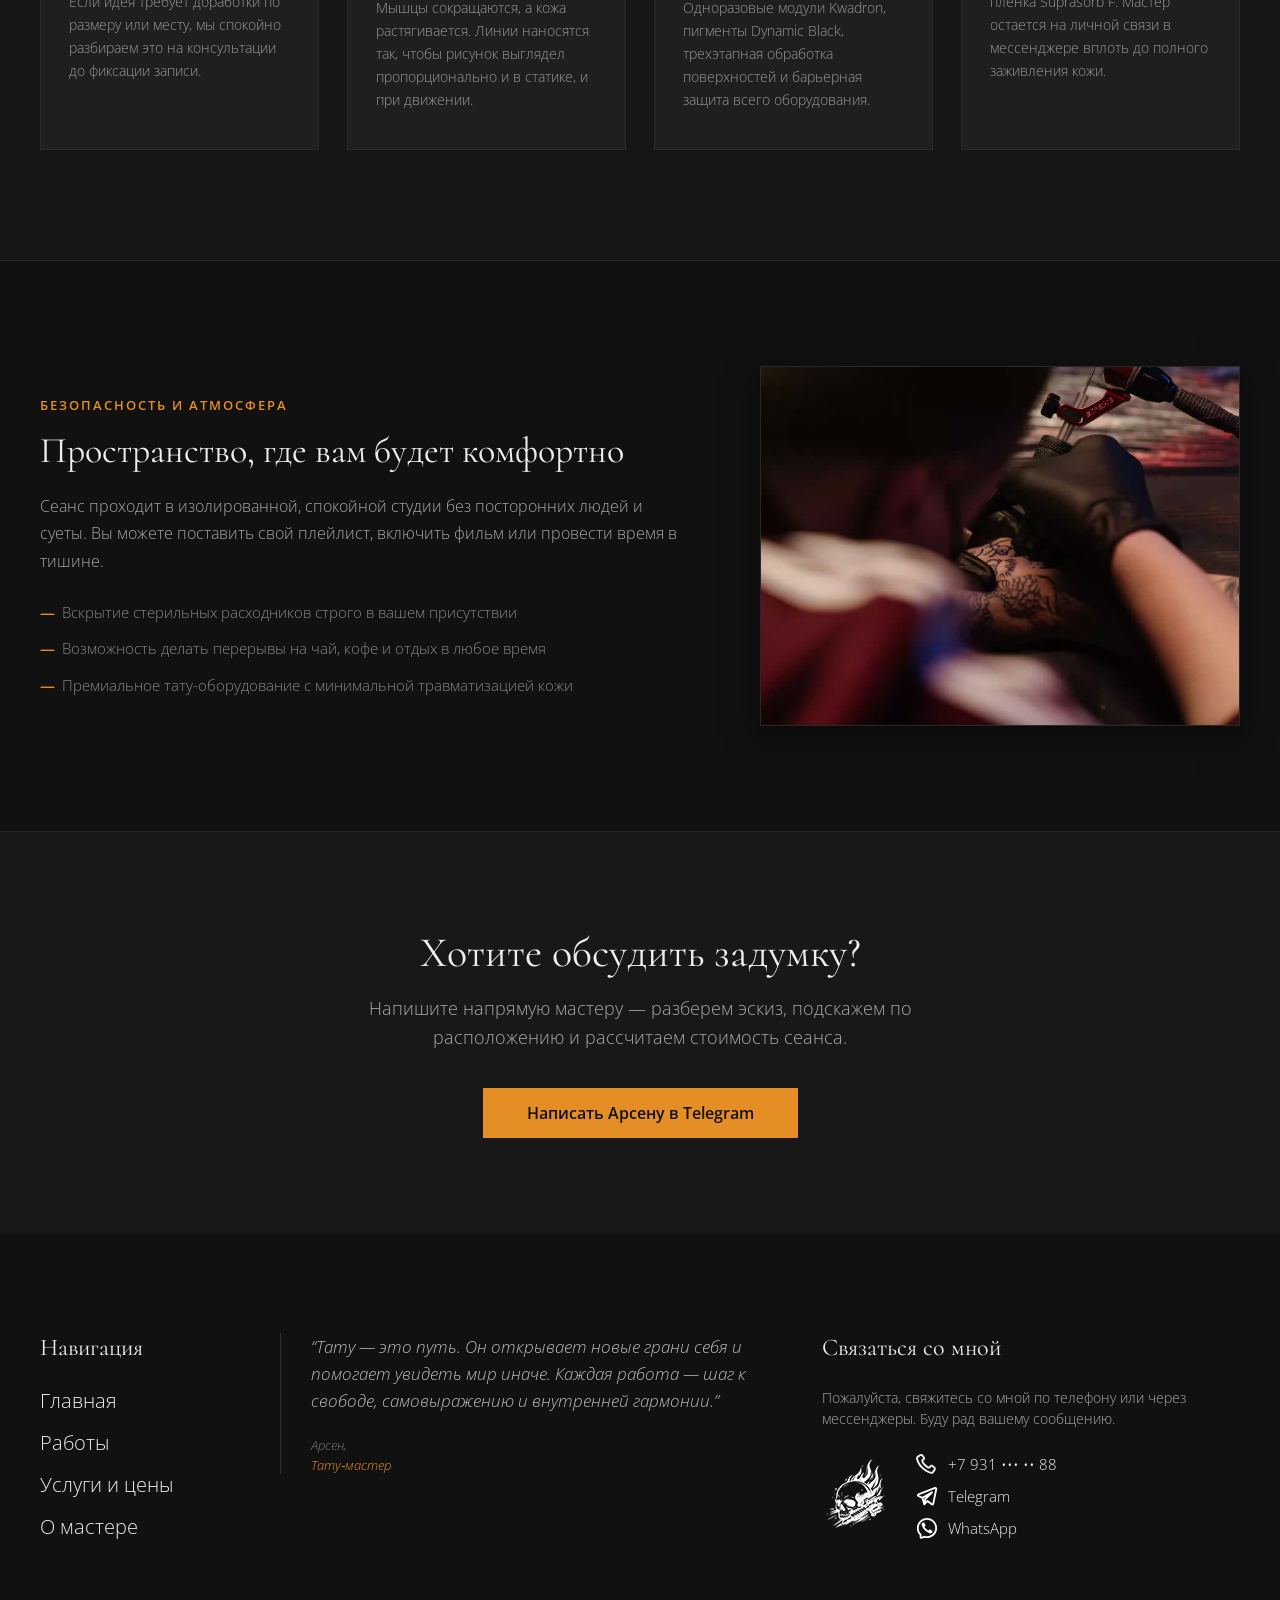
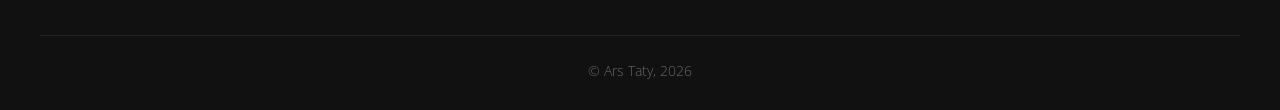
==== commit 69018d0a: "Add files via upload" ====
--- a/about/index.html
+++ b/about/index.html
@@ -38,11 +38,6 @@
               <span></span>
             </button>
             <ul class="menu__list">
-              <li class="menu__close">
-                <button class="menu__close-btn" type="button" aria-label="Закрыть меню">
-                  <img src="../images/close.svg" alt="">
-                </button>
-              </li>
               <li class="menu__item">
                 <a href="../" class="menu__link">Главная</a>
               </li>
--- a/css/style.css
+++ b/css/style.css
@@ -49,6 +49,7 @@
   font-family: "Cormorant", serif;
   font-size: 40px;
   font-weight: 400;
+  color: #eee;
 }
 
 .container {
@@ -65,7 +66,7 @@
   font-weight: 300;
   line-height: normal;
   position: relative;
-  overflow-x: hidden;
+  overflow-x: clip;
 }
 
 .header {
@@ -92,11 +93,35 @@
   display: none;
   width: 40px;
   height: 40px;
-  padding: 10px 0;
+  padding: 10px 3px;
   flex-direction: column;
   justify-content: space-between;
   position: relative;
-  z-index: 2;
+  z-index: 101;
+  cursor: pointer;
+}
+
+.menu__btn span {
+  background-color: #eee;
+  height: 2px;
+  width: 100%;
+  border-radius: 1px;
+  transition: transform 0.35s cubic-bezier(0.16, 1, 0.3, 1), opacity 0.25s ease;
+  transform-origin: center;
+}
+
+.menu__btn.menu__btn--active span:nth-child(1) {
+  transform: translateY(9px) rotate(45deg);
+}
+
+.menu__btn.menu__btn--active span:nth-child(2),
+.menu__btn.menu__btn--active span:nth-child(3) {
+  opacity: 0;
+  transform: scaleX(0);
+}
+
+.menu__btn.menu__btn--active span:nth-child(4) {
+  transform: translateY(-9px) rotate(-45deg);
 }
 
 .menu__link {
@@ -135,11 +160,7 @@
   display: none;
 }
 
-.menu__btn span {
-  background-color: #eee;
-  height: 2px;
-  width: 100%;
-}
+
 
 .menu__list {
   display: flex;
@@ -815,8 +836,35 @@
 }
 
 @media (max-width: 860px) {
+  .wrapper {
+    padding-top: 60px;
+  }
+
+  .header {
+    position: fixed;
+    top: 0;
+    left: 0;
+    right: 0;
+    transform: translate3d(0, 0, 0);
+  }
+
   .header--hidden {
+    transform: translate3d(0, -100%, 0);
+  }
+
+  /* .header--hidden {
     transform: translateY(-100%);
+  } */
+
+  .header__inner {
+    height: 60px;
+    min-height: 60px;
+    padding: 0;
+  }
+
+  .header__inner::before {
+    content: '';
+    width: 40px;
   }
 
   .logo {
@@ -834,23 +882,12 @@
     height: auto;
   }
 
-  .header__inner {
-    height: 60px;
-    min-height: 60px;
-    padding: 0;
-  }
-
-  .header__inner::after {
-    content: '';
-    width: 40px;
-  }
-
   .menu__list {
     position: fixed;
     inset: 0;
     width: 100%;
     max-width: 100%;
-    height: 100vh;
+    height: 100dvh;
     margin: 0;
     background-color: #141414;
     display: flex;
@@ -858,19 +895,19 @@
     justify-content: center;
     align-items: center;
     padding: 60px 20px;
-    transform: translateY(-100%);
+    transform: translate3d(0, -100%, 0);
     transition: transform 0.45s cubic-bezier(0.16, 1, 0.3, 1);
     z-index: 100;
   }
 
   .menu__list.menu__list--open {
-    transform: translateY(0%);
+    transform: translate3d(0, 0, 0);
   }
 
   .menu__close-btn {
     position: absolute;
     top: 10px;
-    left: 20px;
+    right: 20px;
     width: 40px;
     height: 40px;
     display: flex;
@@ -920,7 +957,6 @@
   }
 
   .menu {
-    order: -1;
     margin-right: 0;
   }
 
@@ -997,7 +1033,7 @@
   }
 
   .menu__close-btn {
-    left: 10px;
+    right: 10px;
     top: 10px;
   }
 
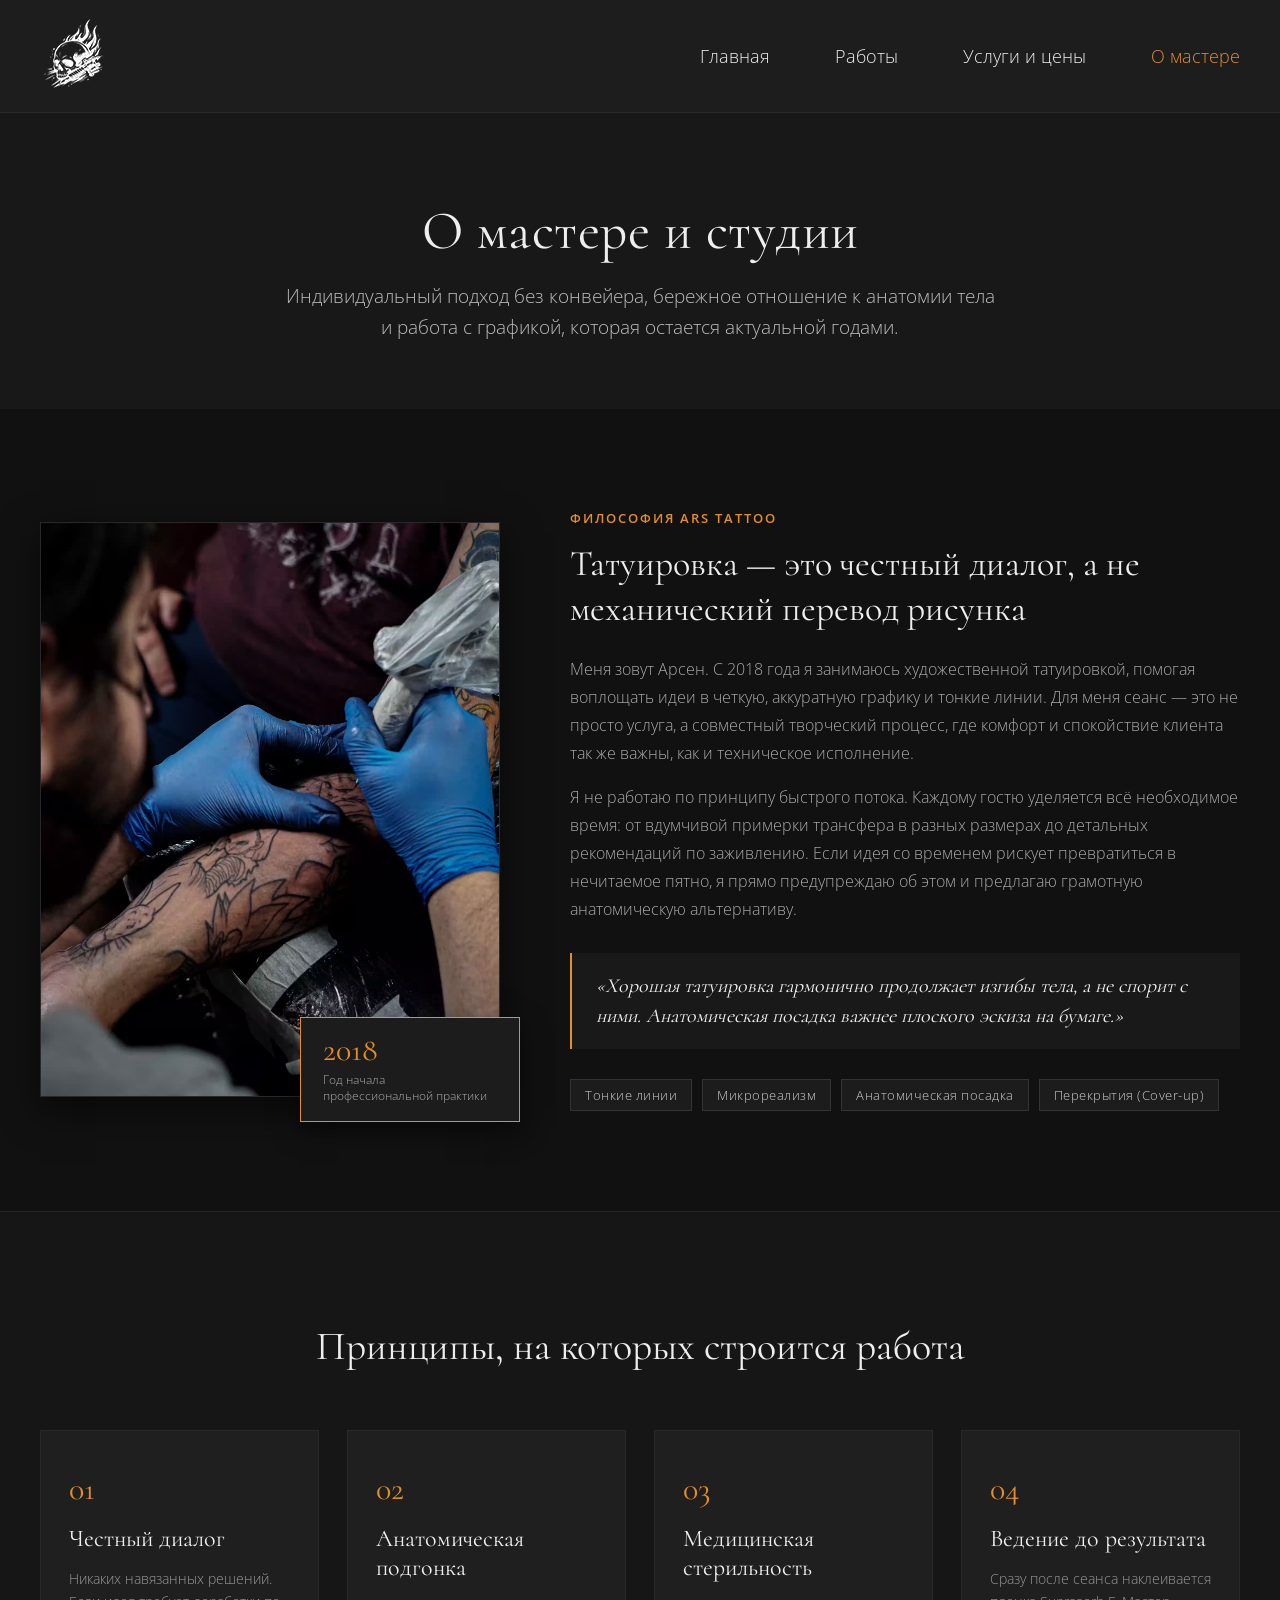
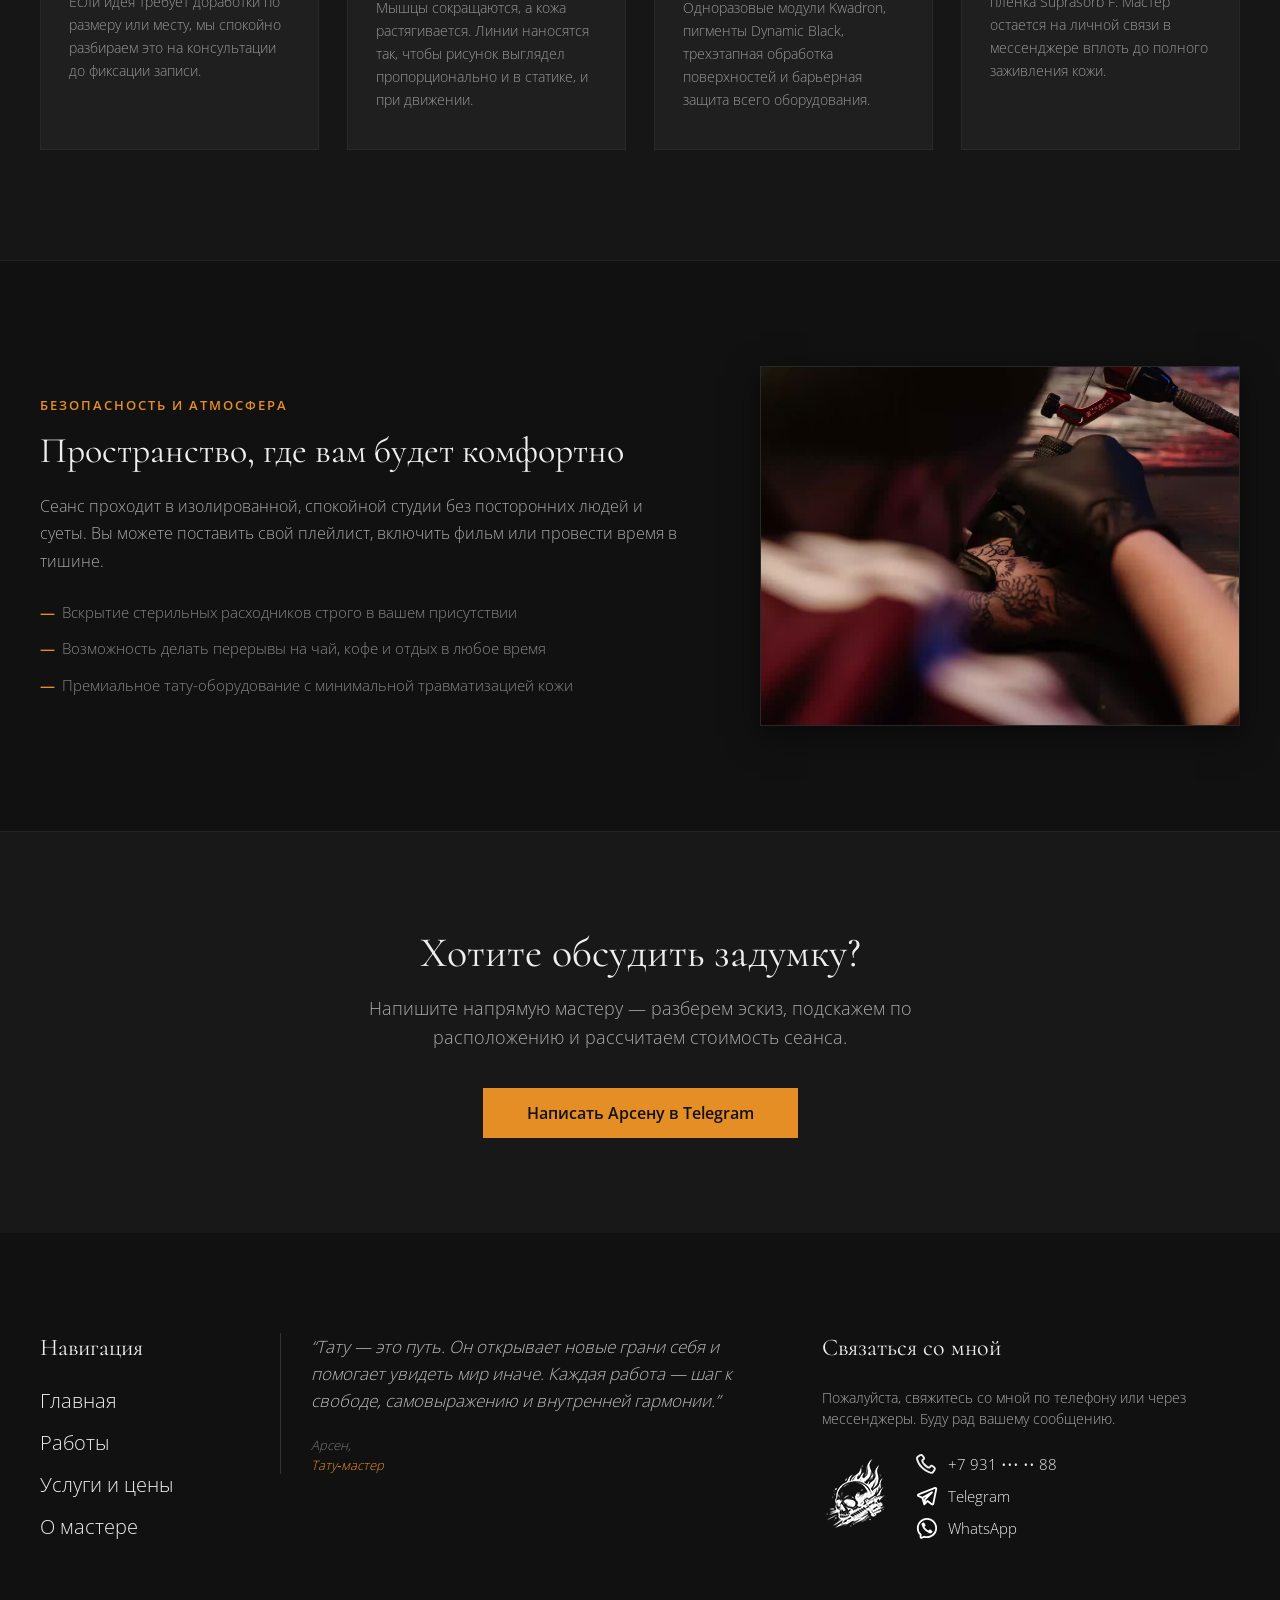
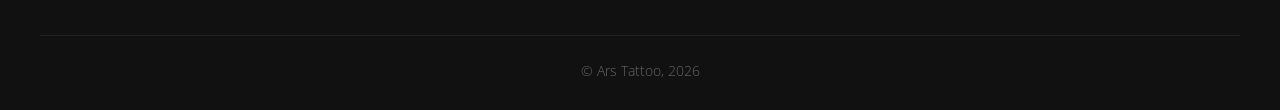
==== commit ee9ddb88: "Add files via upload" ====
--- a/about/index.html
+++ b/about/index.html
@@ -6,17 +6,24 @@
   <meta name="viewport" content="width=device-width, initial-scale=1.0">
   <link rel="icon" type="image/svg+xml" href="../images/favicon.svg">
   <title>О мастере — Тату-мастер Арсен</title>
-
-  <!-- Базовые и персональные стили -->
   <link rel="stylesheet" href="../css/reset.css">
   <link rel="stylesheet" href="../css/style.css">
   <link rel="stylesheet" href="../css/about.css">
-
-  <link rel="preconnect" href="https://fonts.googleapis.com">
-  <link rel="preconnect" href="https://fonts.gstatic.com" crossorigin>
-  <link
-    href="https://fonts.googleapis.com/css2?family=Cormorant:ital,wght@0,300..700;1,300..700&family=Open+Sans:ital,wght@0,300..800;1,300..800&display=swap"
-    rel="stylesheet">
+  <!-- Yandex.Metrika counter -->
+  <script type="text/javascript">
+    (function (m, e, t, r, i, k, a) {
+      m[i] = m[i] || function () { (m[i].a = m[i].a || []).push(arguments) };
+      m[i].l = 1 * new Date();
+      for (var j = 0; j < document.scripts.length; j++) { if (document.scripts[j].src === r) { return; } }
+      k = e.createElement(t), a = e.getElementsByTagName(t)[0], k.async = 1, k.src = r, a.parentNode.insertBefore(k, a)
+    })(window, document, 'script', 'https://mc.yandex.ru/metrika/tag.js?id=114107350', 'ym');
+
+    ym(114107350, 'init', { ssr: true, webvisor: true, clickmap: true, ecommerce: "dataLayer", referrer: document.referrer, url: location.href, accurateTrackBounce: true, trackLinks: true });
+  </script>
+  <noscript>
+    <div><img src="https://mc.yandex.ru/watch/114107350" style="position:absolute; left:-9999px;" alt="" /></div>
+  </noscript>
+  <!-- /Yandex.Metrika counter -->
 </head>
 
 <body>
@@ -28,7 +35,7 @@
       <div class="container">
         <div class="header__inner">
           <a href="../" class="logo">
-            <img src="../images/logo.png" alt="Тату-студия Ars Taty">
+            <img src="../images/logo.png" alt="Тату-студия Ars Tattoo">
           </a>
           <nav class="menu">
             <button class="menu__btn" type="button" aria-label="Открыть меню">
@@ -74,7 +81,8 @@
         <div class="container">
           <h1 class="about-hero__title">О мастере и студии</h1>
           <p class="about-hero__text">
-            Индивидуальный подход без конвейера, бережное отношение к анатомии тела и работа с графикой, которая остается актуальной годами.
+            Индивидуальный подход без конвейера, бережное отношение к анатомии тела и работа с графикой, которая
+            остается актуальной годами.
           </p>
         </div>
       </section>
@@ -86,7 +94,8 @@
             <div class="about-story__visual">
               <div class="about-story__img-wrap">
                 <!-- Сюда вставляется фото мастера за работой с Pexels -->
-                <img src="../images/about-master.avif" alt="Тату-мастер Арсен в процессе работы" class="about-story__img">
+                <img src="../images/about-master.avif" alt="Тату-мастер Арсен в процессе работы"
+                  class="about-story__img">
               </div>
               <div class="about-story__badge">
                 <span class="about-story__badge-num">2018</span>
@@ -95,20 +104,26 @@
             </div>
 
             <div class="about-story__content">
-              <span class="about-story__subtitle">Философия Ars Taty</span>
+              <span class="about-story__subtitle">Философия Ars Tattoo</span>
               <h2 class="about-story__title">Татуировка — это честный диалог, а не механический перевод рисунка</h2>
-              
+
               <div class="about-story__text">
                 <p>
-                  Меня зовут Арсен. С 2018 года я занимаюсь художественной татуировкой, помогая воплощать идеи в четкую, аккуратную графику и тонкие линии. Для меня сеанс — это не просто услуга, а совместный творческий процесс, где комфорт и спокойствие клиента так же важны, как и техническое исполнение.
+                  Меня зовут Арсен. С 2018 года я занимаюсь художественной татуировкой, помогая воплощать идеи в четкую,
+                  аккуратную графику и тонкие линии. Для меня сеанс — это не просто услуга, а совместный творческий
+                  процесс, где комфорт и спокойствие клиента так же важны, как и техническое исполнение.
                 </p>
                 <p>
-                  Я не работаю по принципу быстрого потока. Каждому гостю уделяется всё необходимое время: от вдумчивой примерки трансфера в разных размерах до детальных рекомендаций по заживлению. Если идея со временем рискует превратиться в нечитаемое пятно, я прямо предупреждаю об этом и предлагаю грамотную анатомическую альтернативу.
+                  Я не работаю по принципу быстрого потока. Каждому гостю уделяется всё необходимое время: от вдумчивой
+                  примерки трансфера в разных размерах до детальных рекомендаций по заживлению. Если идея со временем
+                  рискует превратиться в нечитаемое пятно, я прямо предупреждаю об этом и предлагаю грамотную
+                  анатомическую альтернативу.
                 </p>
               </div>
 
               <blockquote class="about-story__quote">
-                «Хорошая татуировка гармонично продолжает изгибы тела, а не спорит с ними. Анатомическая посадка важнее плоского эскиза на бумаге.»
+                «Хорошая татуировка гармонично продолжает изгибы тела, а не спорит с ними. Анатомическая посадка важнее
+                плоского эскиза на бумаге.»
               </blockquote>
 
               <div class="about-story__meta-tags">
@@ -131,7 +146,8 @@
               <span class="about-principle-card__num">01</span>
               <h3 class="about-principle-card__title">Честный диалог</h3>
               <p class="about-principle-card__text">
-                Никаких навязанных решений. Если идея требует доработки по размеру или месту, мы спокойно разбираем это на консультации до фиксации записи.
+                Никаких навязанных решений. Если идея требует доработки по размеру или месту, мы спокойно разбираем это
+                на консультации до фиксации записи.
               </p>
             </div>
 
@@ -139,7 +155,8 @@
               <span class="about-principle-card__num">02</span>
               <h3 class="about-principle-card__title">Анатомическая подгонка</h3>
               <p class="about-principle-card__text">
-                Мышцы сокращаются, а кожа растягивается. Линии наносятся так, чтобы рисунок выглядел пропорционально и в статике, и при движении.
+                Мышцы сокращаются, а кожа растягивается. Линии наносятся так, чтобы рисунок выглядел пропорционально и в
+                статике, и при движении.
               </p>
             </div>
 
@@ -147,7 +164,8 @@
               <span class="about-principle-card__num">03</span>
               <h3 class="about-principle-card__title">Медицинская стерильность</h3>
               <p class="about-principle-card__text">
-                Одноразовые модули Kwadron, пигменты Dynamic Black, трехэтапная обработка поверхностей и барьерная защита всего оборудования.
+                Одноразовые модули Kwadron, пигменты Dynamic Black, трехэтапная обработка поверхностей и барьерная
+                защита всего оборудования.
               </p>
             </div>
 
@@ -155,7 +173,8 @@
               <span class="about-principle-card__num">04</span>
               <h3 class="about-principle-card__title">Ведение до результата</h3>
               <p class="about-principle-card__text">
-                Сразу после сеанса наклеивается пленка Suprasorb F. Мастер остается на личной связи в мессенджере вплоть до полного заживления кожи.
+                Сразу после сеанса наклеивается пленка Suprasorb F. Мастер остается на личной связи в мессенджере вплоть
+                до полного заживления кожи.
               </p>
             </div>
           </div>
@@ -170,7 +189,8 @@
               <span class="about-studio__subtitle">Безопасность и атмосфера</span>
               <h2 class="about-studio__title">Пространство, где вам будет комфортно</h2>
               <p class="about-studio__text">
-                Сеанс проходит в изолированной, спокойной студии без посторонних людей и суеты. Вы можете поставить свой плейлист, включить фильм или провести время в тишине.
+                Сеанс проходит в изолированной, спокойной студии без посторонних людей и суеты. Вы можете поставить свой
+                плейлист, включить фильм или провести время в тишине.
               </p>
               <ul class="about-studio__list">
                 <li>Вскрытие стерильных расходников строго в вашем присутствии</li>
@@ -180,7 +200,8 @@
             </div>
             <div class="about-studio__visual">
               <!-- Сюда вставляется фото оборудования/студии с Pexels -->
-              <img src="../images/about-studio.avif" alt="Оборудование и рабочее место тату-мастера" class="about-studio__img">
+              <img src="../images/about-studio.avif" alt="Оборудование и рабочее место тату-мастера"
+                class="about-studio__img">
             </div>
           </div>
         </div>
@@ -193,7 +214,8 @@
           <p class="about-cta__text">
             Напишите напрямую мастеру — разберем эскиз, подскажем по расположению и рассчитаем стоимость сеанса.
           </p>
-          <a href="https://t.me/ars_taty" target="_blank" rel="noopener" class="about-cta__btn">Написать Арсену в Telegram</a>
+          <a href="https://t.me/ars_taty" target="_blank" rel="noopener" class="about-cta__btn">Написать Арсену в
+            Telegram</a>
         </div>
       </section>
     </main>
@@ -237,7 +259,7 @@
             <ul class="footer__nav">
               <li class="footer__nav-logo">
                 <a href="../" class="footer__logo">
-                  <img src="../images/logo.png" alt="Ars Taty">
+                  <img src="../images/logo.png" alt="Ars Tattoo">
                 </a>
               </li>
               <li class="footer__nav-contacts">
@@ -250,7 +272,7 @@
           </div>
         </div>
         <div class="footer__bottom">
-          <p class="footer__copy">© Ars Taty,
+          <p class="footer__copy">© Ars Tattoo,
             <script>document.write(new Date().getFullYear());</script>
           </p>
         </div>
--- a/css/style.css
+++ b/css/style.css
@@ -1,3 +1,28 @@
+@font-face {
+  font-family: "Cormorant";
+  src: url("../fonts/Cormorant-Regular.woff2") format("woff2");
+  font-weight: 400;
+  font-style: normal;
+  font-display: swap;
+}
+
+@font-face {
+  font-family: "Open Sans";
+  src: url("../fonts/OpenSans-Light.woff2") format("woff2");
+  font-weight: 300 400;
+  font-style: normal;
+  font-display: swap;
+}
+
+@font-face {
+  font-family: "Open Sans";
+  src: url("../fonts/OpenSans-SemiBold.woff2") format("woff2");
+  font-weight: 600;
+  font-style: normal;
+  font-display: swap;
+}
+
+
 html {
   box-sizing: border-box;
   scroll-behavior: smooth;
